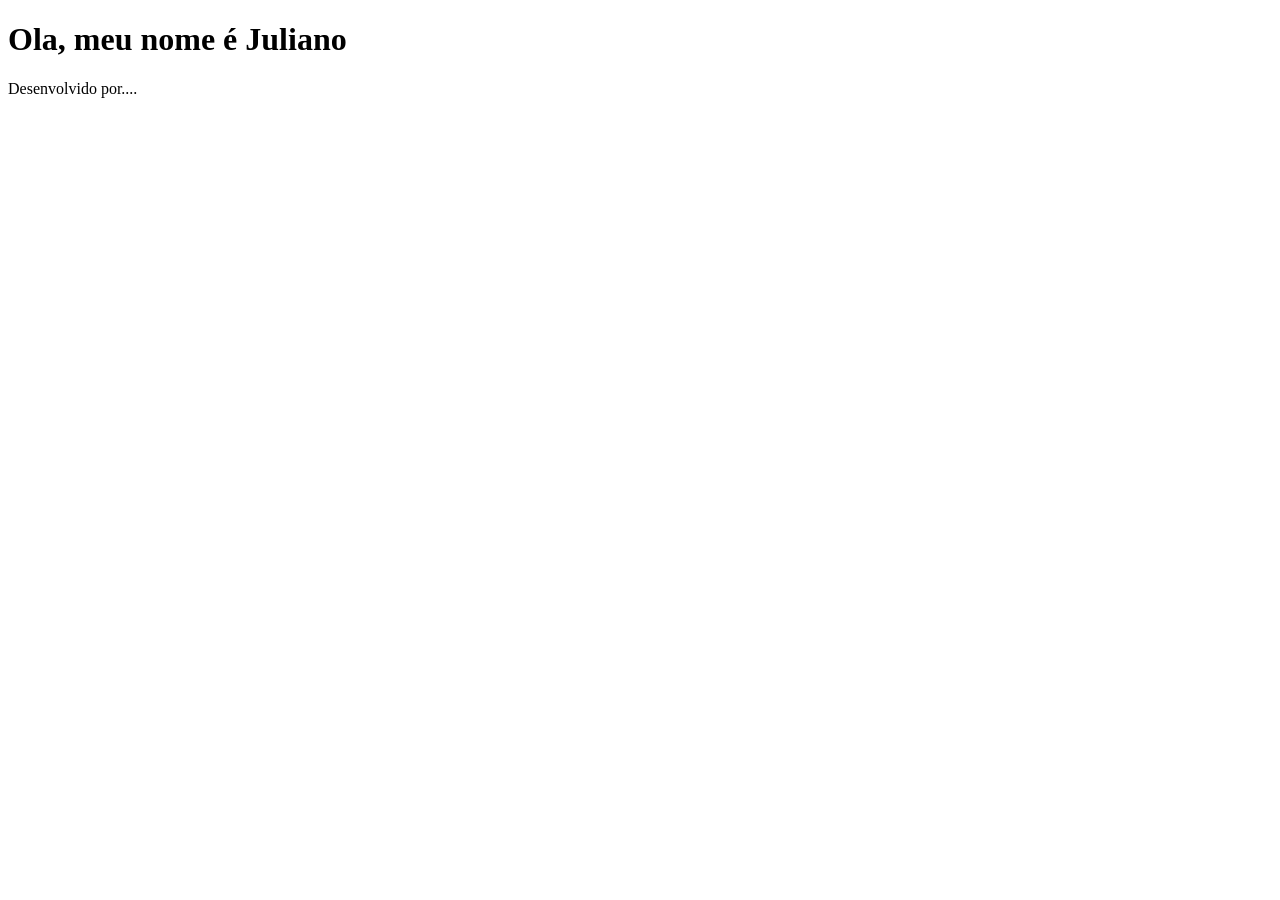
==== index.html @ a99c10d5 "first commit" ====
<!-- Tipo do documento ex xml, html-->
<!DOCTYPE html>
<!-- Idioma -->
<html lang="pt-BR">
<!-- Informações de SEO, carregamento antes de mostra a pagina -->

<head>
    <!-- Caracteres: Latim, Windows, ISO, Chinese, Japanese -->
    <meta charset="UTF-8">
    <!-- Viewport Ocupação da Tela - Responsividade -->
    <meta name="viewport" content="width=device-width, initial-scale=1.0">
    <!-- Titulo da Pagina -->
    <title>Curso HTML - Fulano de Tal | HMTL | CSS | JS</title>

    <!-- Search Engine Optimization - Otimização do Motor de Busca -->
    <meta name="description" content="Curso de HTML, CSS e JS em Castro-PR,
    elabora pelo SENAC">

    <!-- Colocar as palavras Chave -->
    <meta name="keywords" content="HTML, CSS, JS, webdesign, programação web, 
     html 5">

    <!-- Permitir Robos -->
    <meta name="robots" content="index, follow">

    <!--Vou carregar tudo aquilo que seja necessario antes de mostrar a pagina  -->
    <link rel="stylesheet" href="styles.css">
    <!-- <link rel="stylesheet" href="estilo.css"> -->
</head>
<!-- E o que vai aparecer na tela do usuario -->

<body>
    <!-- Cabeçalho: Logo, Menus, Botões do Celula -->
    <header>
        <!-- Paragrafos H1 até H6 -->
        <h1>Ola, meu nome é Juliano</h1>
    </header>
    <!-- Main: Conteudo Principal -->
    <main>
        <!-- Hero: Titulo - Texto - Botão - Imagem -->
        <!-- Beneficios (Vantagens): Titulo - Textos - Cards  -->
        <!-- Sobre: Explicar a Empresa, Produto ou Serviço -->
        <!-- Call to Action - CTA ou chamado para ação: Comece agora, curte, 
          compartilhe, inscreva-se, saiba mais, etc -->
        <!-- Contato: Formulario, Endereço, Telefone, etc -->
    </main>
    <!-- Rodape: Informações, Links, Mapas, Redes Sociais -->
    <footer>
        <p>Desenvolvido por....</p>
    </footer>
    <!-- Scripts: Codigos Javascript -->
    <script src="scripts.js"></script>
</body>

</html>
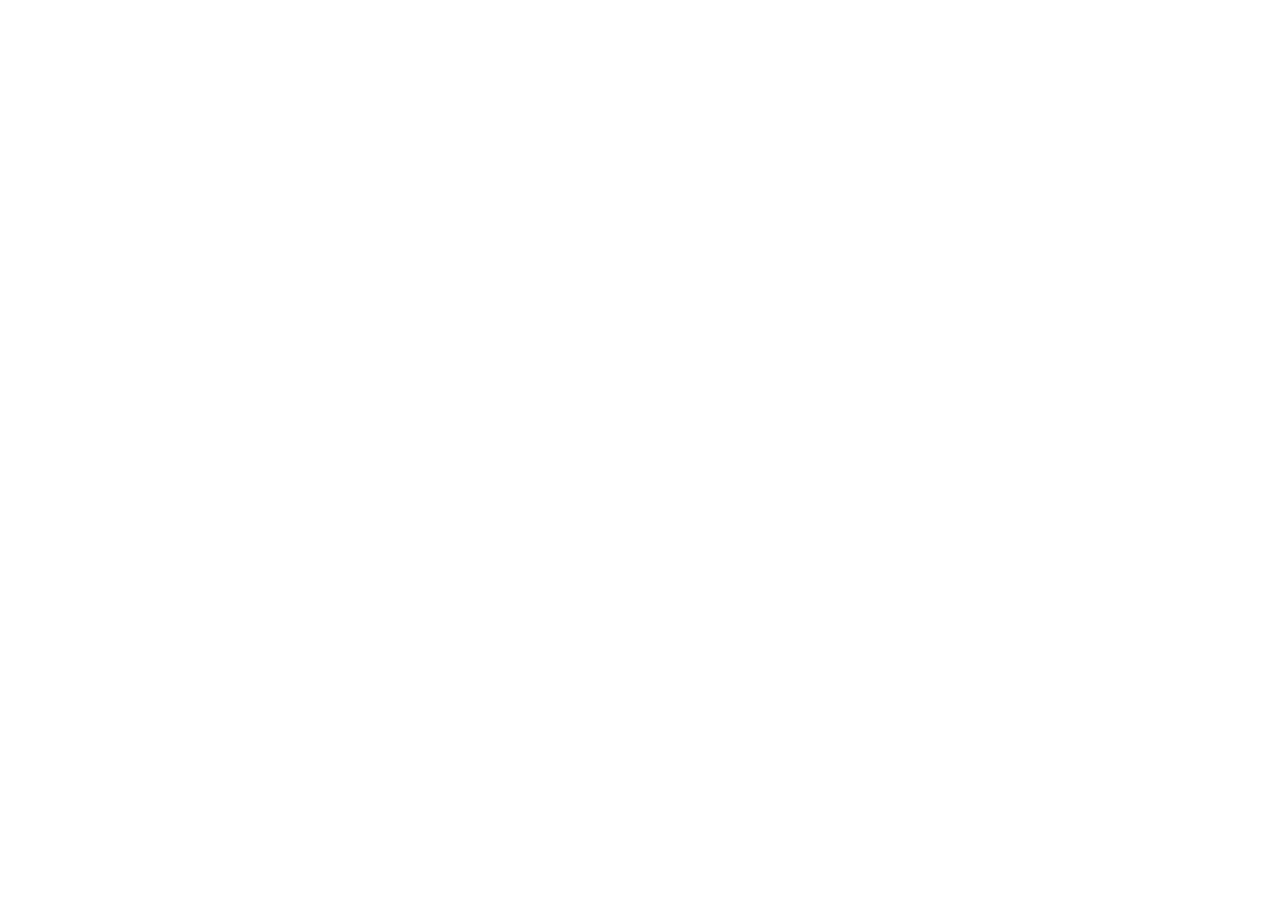
==== commit df790133: "Criação de Arquivos dos Componentes" ====
--- a/index.html
+++ b/index.html
@@ -31,22 +31,25 @@
 
 <body>
     <!-- Cabeçalho: Logo, Menus, Botões do Celula -->
-    <header>
-        <!-- Paragrafos H1 até H6 -->
-        <h1>Ola, meu nome é Juliano</h1>
-    </header>
+    <!-- Div = Container - serve pra guardar algo -->
+     <div id="header"></div>
     <!-- Main: Conteudo Principal -->
     <main>
         <!-- Hero: Titulo - Texto - Botão - Imagem -->
-        <!-- Beneficios (Vantagens): Titulo - Textos - Cards  -->
+         <div id="hero"></div>
+<!-- Beneficios (Vantagens): Titulo - Textos - Cards  -->
+         <div id="beneficios"></div>
         <!-- Sobre: Explicar a Empresa, Produto ou Serviço -->
+        <div id="sobre"></div>
         <!-- Call to Action - CTA ou chamado para ação: Comece agora, curte, 
           compartilhe, inscreva-se, saiba mais, etc -->
+          <div id="cta"></div>
         <!-- Contato: Formulario, Endereço, Telefone, etc -->
+         <div id="contato"></div>
     </main>
     <!-- Rodape: Informações, Links, Mapas, Redes Sociais -->
     <footer>
-        <p>Desenvolvido por....</p>
+        <div id="footer"></div>
     </footer>
     <!-- Scripts: Codigos Javascript -->
     <script src="scripts.js"></script>
--- a/estilo.css
+++ b/estilo.css
@@ -0,0 +1,3 @@
+h1{
+    padding: 10px;
+}
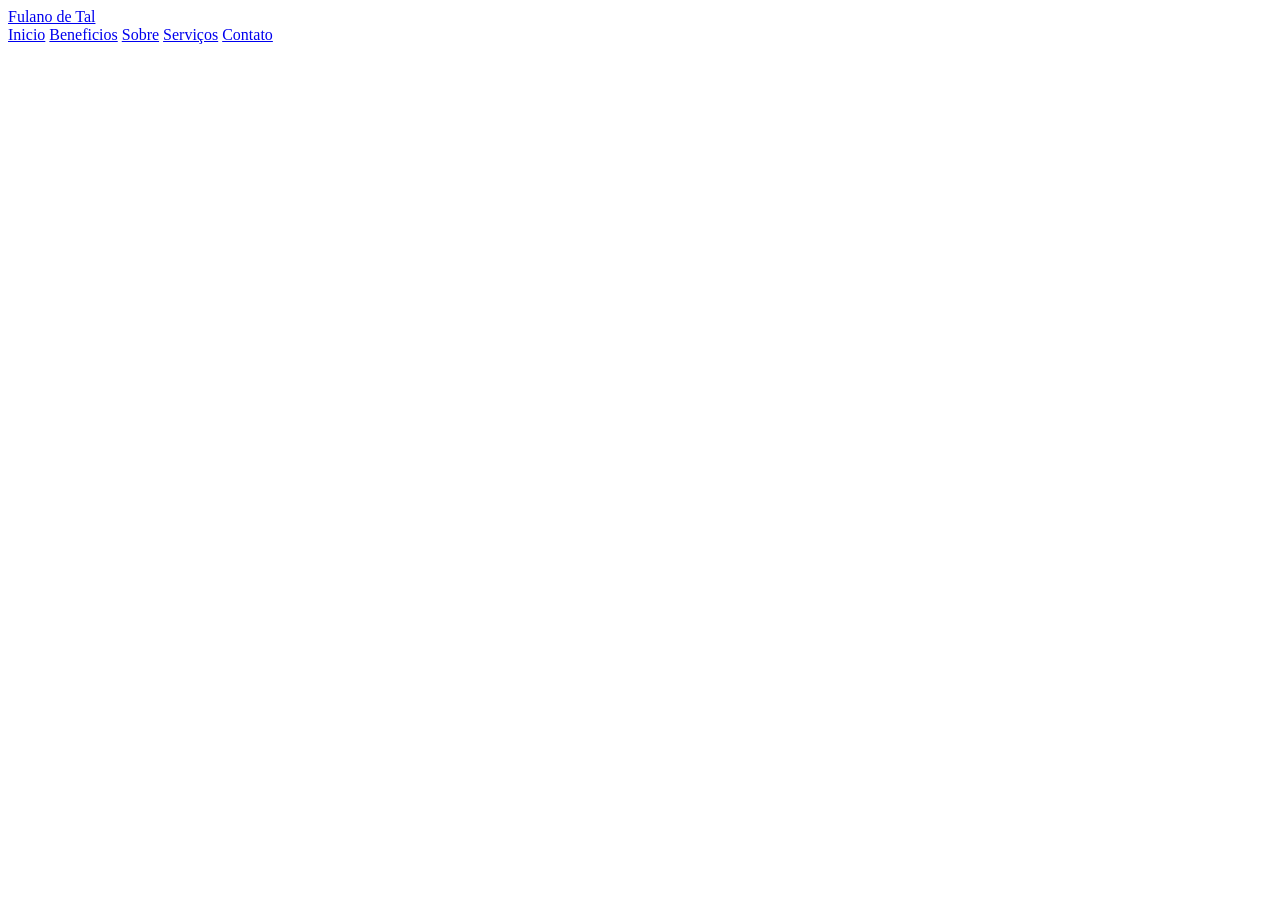
==== commit f39cd9e7: "Aula 0710" ====
--- a/index.html
+++ b/index.html
@@ -32,20 +32,20 @@
 <body>
     <!-- Cabeçalho: Logo, Menus, Botões do Celula -->
     <!-- Div = Container - serve pra guardar algo -->
-     <div id="header"></div>
+    <div id="header"></div>
     <!-- Main: Conteudo Principal -->
     <main>
         <!-- Hero: Titulo - Texto - Botão - Imagem -->
-         <div id="hero"></div>
-<!-- Beneficios (Vantagens): Titulo - Textos - Cards  -->
-         <div id="beneficios"></div>
+        <div id="hero"></div>
+        <!-- Beneficios (Vantagens): Titulo - Textos - Cards  -->
+        <div id="beneficios"></div>
         <!-- Sobre: Explicar a Empresa, Produto ou Serviço -->
         <div id="sobre"></div>
         <!-- Call to Action - CTA ou chamado para ação: Comece agora, curte, 
           compartilhe, inscreva-se, saiba mais, etc -->
-          <div id="cta"></div>
+        <div id="cta"></div>
         <!-- Contato: Formulario, Endereço, Telefone, etc -->
-         <div id="contato"></div>
+        <div id="contato"></div>
     </main>
     <!-- Rodape: Informações, Links, Mapas, Redes Sociais -->
     <footer>
@@ -53,6 +53,10 @@
     </footer>
     <!-- Scripts: Codigos Javascript -->
     <script src="scripts.js"></script>
+    <script>
+        // Passar o pasta/arquivo e o id da div
+        componente("components/header.html", "#header")
+    </script>
 </body>
 
 </html>
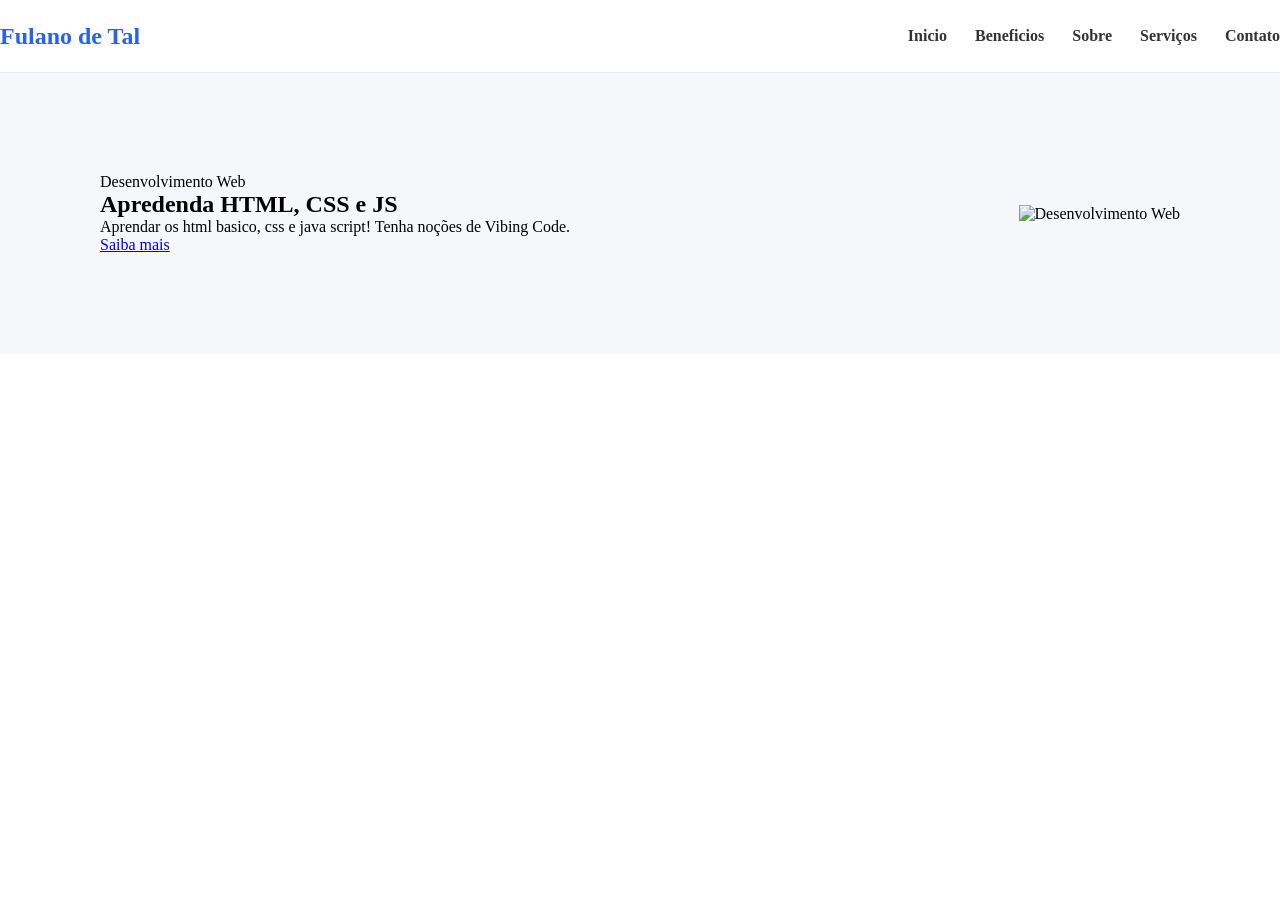
==== commit 674f6f53: "Ajuste Hero" ====
--- a/index.html
+++ b/index.html
@@ -56,6 +56,7 @@
     <script>
         // Passar o pasta/arquivo e o id da div
         componente("components/header.html", "#header")
+        componente("components/hero.html", "#hero")
     </script>
 </body>
 
--- a/styles.css
+++ b/styles.css
@@ -0,0 +1,101 @@
+/* Aplicar customização de layout a toda aplicação */
+/* No React por padrão é um por componente */
+/* Podemos aplicar em toda o APP, por tag, por id ou classe */
+/* Posso aplicar em componentes internos */
+/* Resete da pagina */
+* {
+    /*Espaçamento externo */
+    margin: 0;
+    /* Espaçamento Interno */
+    padding: 0;
+    /* Tamanho da caixa */
+    box-sizing: 0;
+}
+
+/* Header */
+/* por classe */
+.cabecalho {
+    /* ocupar o espaço de*/
+    width: 100%;
+    /* Fundo da tela */
+    background: #ffffff;
+    /* Borda */
+    border-bottom: 1px solid #e5e7eb;
+    /* Manter o header no inicio da pagina */
+    position: sticky;
+    /* Encostar no topo */
+    top: 0;
+    /* Sopreposição */
+    z-index: 1000;
+}
+
+.cabecalho-conteudo {
+    /* Altura minina */
+    min-height: 72px;
+    /* Ativa o Flexbox */
+    display: flex;
+    /* Centraliza os elementos verticalmente  */
+    align-items: center;
+    /* Coloca espaço entre elementos */
+    justify-content: space-between;
+    /* Define os espaços entre os elementos */
+    gap: 30px;
+}
+
+.logo {
+    /* Define a cor do texto do logo */
+    color: #2563eb;
+    /* Define o tamanho da fonte */
+    font-size: 24px;
+    /* Deixar texto em negrito */
+    font-weight: bold;
+    /* Remove o sublinhado dos links */
+    text-decoration: none;
+}
+
+.menu {
+    /* Ativa o Flexbox */
+    display: flex;
+    /* Centraliza os itens verticalmente */
+    align-items: center;
+    /* Define o espaço entre os links do menu */
+    gap: 28px;
+}
+
+.menu a {
+    /* Define a cor padrão dos links */
+    color: #333333;
+    /* Define o tamanho da fonte */
+    font-size: 16px;
+    /* Define uma fonte mais grossa (forte) */
+    font-weight: 600;
+    /* Remove o sublinhado dos links */
+    text-decoration: none;
+    /* Faz as mundaças acontecerem de forma suave */
+    transition: 0.3s;
+}
+
+/* Quando passar o mouse em cima do menu */
+.menu a:hover {
+    /* Alterar a cor */
+    color: #2563eb;
+}
+
+/* Hero */
+.hero {
+    /* Margem Interna */
+    padding: 100px;
+    background: #f5f7fb;
+}
+
+.hero-conteudo {
+    /* Flexbox */
+    /* grid, block, inline */
+    display: flex;
+    /* Centralizados, a esquerda, a direita */
+    align-items: center;
+    /* Espaço itens */
+    justify-content: space-between;
+    /* Espaçamento entre os blocos */
+    gap: 60px;
+}
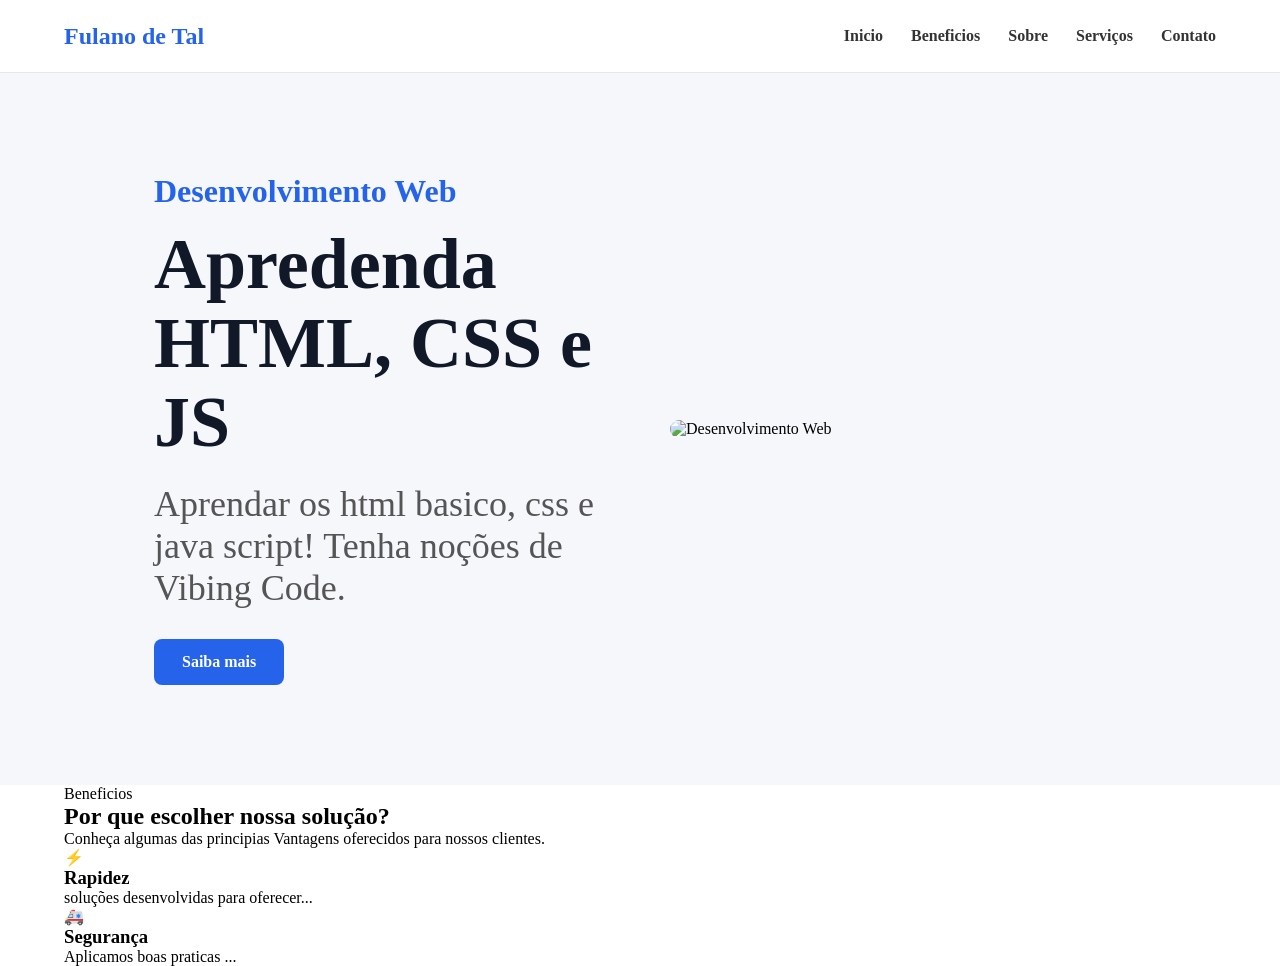
==== commit c6a85e76: "Cards" ====
--- a/index.html
+++ b/index.html
@@ -57,6 +57,7 @@
         // Passar o pasta/arquivo e o id da div
         componente("components/header.html", "#header")
         componente("components/hero.html", "#hero")
+        componente("components/beneficios.html", "#beneficios")
     </script>
 </body>
 
--- a/styles.css
+++ b/styles.css
@@ -98,4 +98,72 @@
     justify-content: space-between;
     /* Espaçamento entre os blocos */
     gap: 60px;
-}+}
+
+/* Ajuste da largura do hero */
+.container{
+    /* Ocupar largura disponivel */
+    width: 90%;
+    /* Limitar Tamanho maximo */
+    max-width: 1200px;
+    /* Centralizar Horizontalmente */
+    margin: 0 auto;
+}
+
+.hero-texto{
+    /* Permitir que o elemento expanda (crescer) */
+    flex: 1;
+}
+
+.hero-destaque{
+    /* Cor */
+    color: #2563eb;
+    /* Fonte em negrito b, ou usar o font-weight */
+    font-weight: bold;
+    /* Define o tamanho */
+    font-size: 32px;
+}
+
+.hero-texto h1{
+    font-size: 72px;
+    /* Espaço entre linhas */
+    line-height: 1.1;
+    /* Margem superior */
+    margin-top: 15px;
+    /* Margem inferior */
+    margin-bottom: 20px;
+    color: #111827;
+}
+
+.hero-texto p{
+    font-size: 36px;
+    color: #555555;
+    margin-bottom: 30px;
+    max-width: 550px;
+}
+
+.botao-hero{    
+    display: inline-block;
+    padding: 14px 28px;
+    background: #2563eb;
+    color: #ffffff;
+    text-decoration: none;
+    /* Arredondamento dos cantos */
+    border-radius: 8px;
+    font-weight: bold;
+    transition: 0.3s;
+}
+.botao-hero:hover{
+    background: #1d4ed8;
+    transform: translateY(-2px);
+}
+
+/* Imagem */
+.hero-imagem{
+    flex: 1;
+}
+.hero-imagem img{
+    width: 100%;
+    height: auto;
+    border-radius: 20px;
+}
--- a/estilo.css
+++ b/estilo.css
@@ -1,3 +1,19 @@
-h1{
-    padding: 10px;
+/* Variaveis do projeto */
+:root{
+--cor-primaria:#007bff;
+--cor-secundaria: #333333;
+--cor-fundo: #ffffff;
+--tamanho-fonte: 16px;
+--espacamento: 20px;
+--radius-t1: 15px;
+}
+
+body{
+    background-color: var(--cor-secundaria);
+}
+
+.hero-imagem img{
+    width: 100%;
+    height: auto;
+    border-radius:  var(--radius-t1);
 }
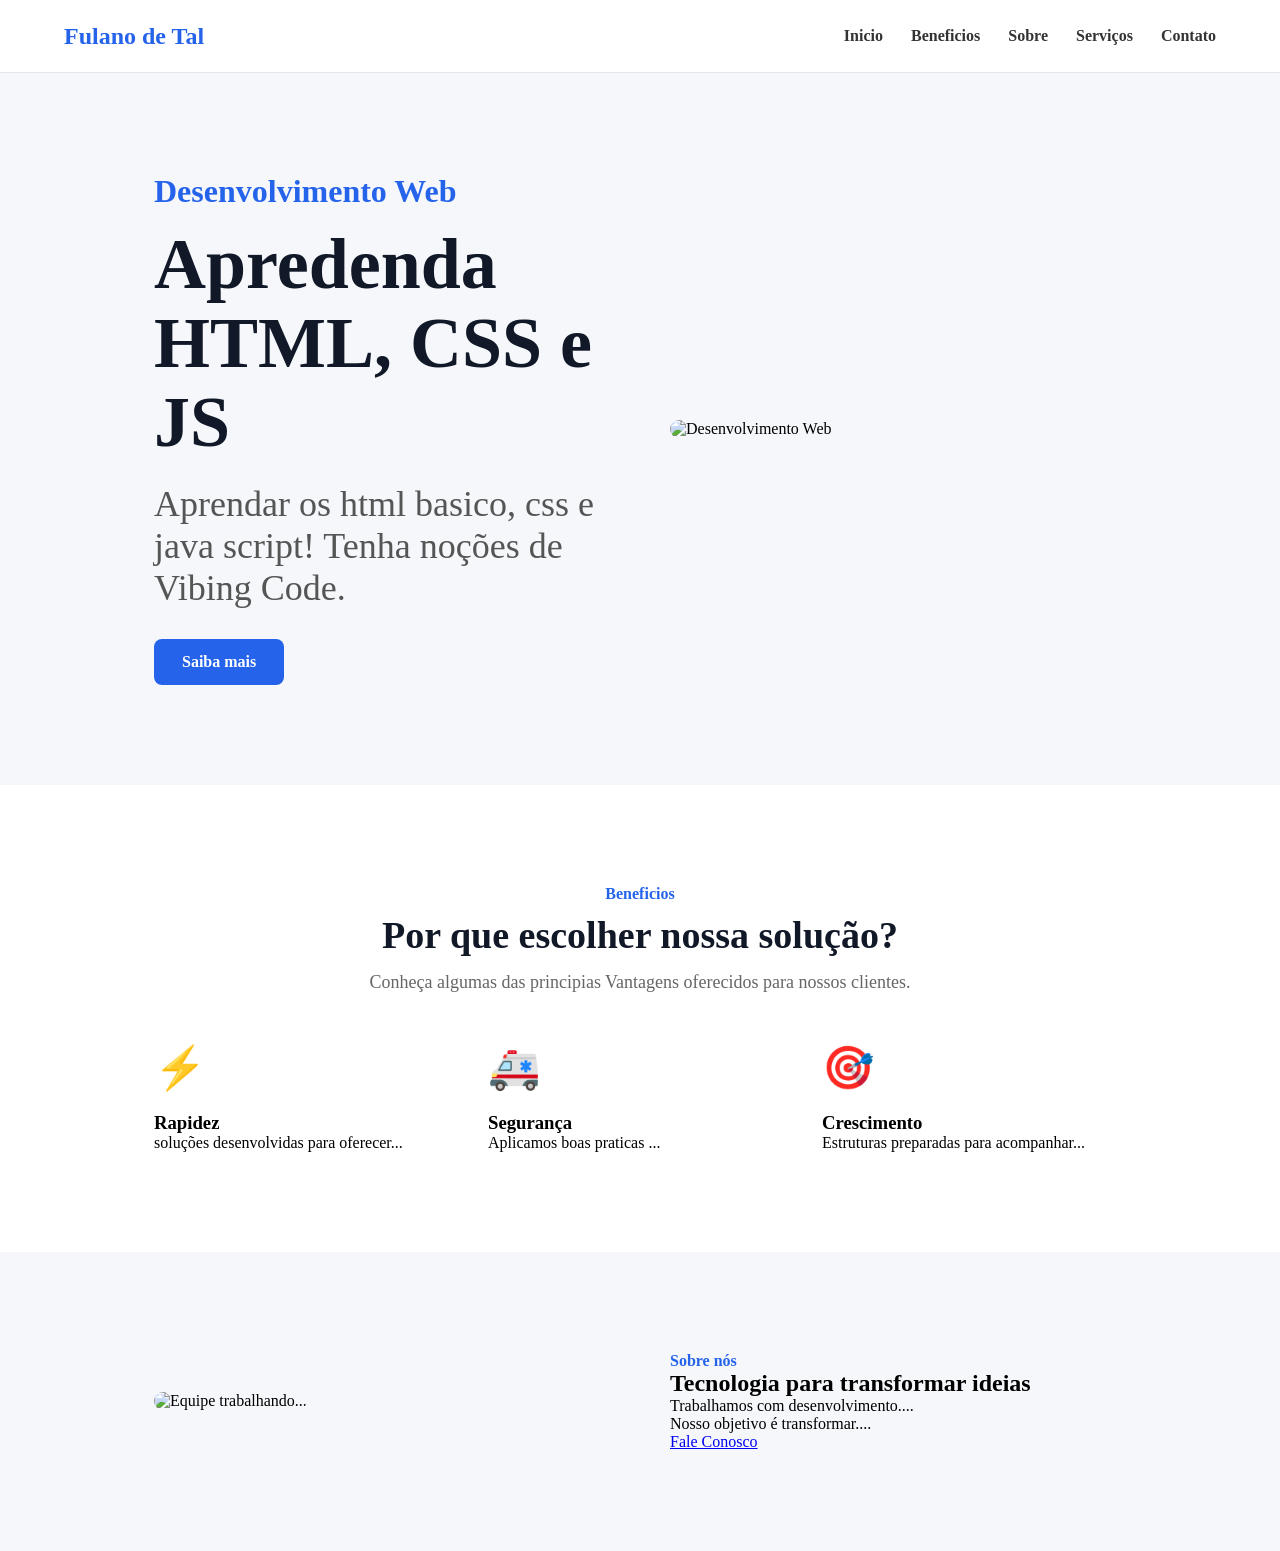
==== commit be2ed655: "Css Sobre" ====
--- a/index.html
+++ b/index.html
@@ -58,6 +58,7 @@
         componente("components/header.html", "#header")
         componente("components/hero.html", "#hero")
         componente("components/beneficios.html", "#beneficios")
+        componente("components/sobre.html", "#sobre")
     </script>
 </body>
 
--- a/styles.css
+++ b/styles.css
@@ -167,3 +167,96 @@
     height: auto;
     border-radius: 20px;
 }
+
+/* Beneficios */
+.beneficios{
+    padding: 100px;
+    background: #ffffff;
+}
+
+.titulo-secao{
+    text-align: center;
+    max-width: 700px;
+    margin: 0 auto 50px;
+}
+
+.titulo-destaque{
+    color: #2563eb;
+    /* Negrito */
+    font-weight: bold; 
+    font-size: 16px;
+}
+.titulo-secao h2{
+    font-size: 38px;
+    color: #111827;
+    margin-top: 10px;
+    margin-bottom: 15px;
+}
+.titulo-secao p{
+    font-size: 18px;
+    color: #666666;
+}
+.grade-beneficios{
+    /* Ativa o Grid */
+    display: grid;
+    /* Cria 3 colunas com o mesmo tamanho  */
+    grid-template-columns: repeat(3, 1fr);
+    /* espaço */
+    gap: 30px;
+}
+.card-beneficio{
+    background: #ffffff;
+    padding: 35px;
+    border: 1px solid #e5e7eb;
+    border-radius: 15px;
+    text-align: center;
+    transition: 0.3s;
+}
+.card-beneficio:hover{
+    /* Move o elemento para cima */
+    transform: translate(-8px);
+    /* Cria uma sombra */
+    box-shadow: 0 15px 35px rgba(0,0,0,0.8);
+}
+.card-icone{
+    font-size: 42px;
+    margin-bottom: 20px;
+}
+.card-beneficio h3{
+    font-size: 22px;
+    color: #111827;
+    margin-bottom: 12px;
+}
+.card-beneficio p{
+    color: #666666;
+    font-size: 16px;
+    line-height: 1.6;
+}
+
+/* Sobre */
+.sobre{
+    padding: 100px;
+    background: #f5f7fb;
+}
+.sobre-conteudo{
+    display: flex;
+    align-items: center;
+    gap: 60px;
+}
+.sobre-imagem{
+    flex: 1
+}
+.sobre-imagem img{
+    width: 100%;
+    height: auto;
+    border-radius: 20px;
+}
+.sobre-texto{
+    flex: 1;
+}
+.sobre-destaque{
+    color:#2563eb;
+    font-weight: bold;
+    font-size: 16px;
+}
+
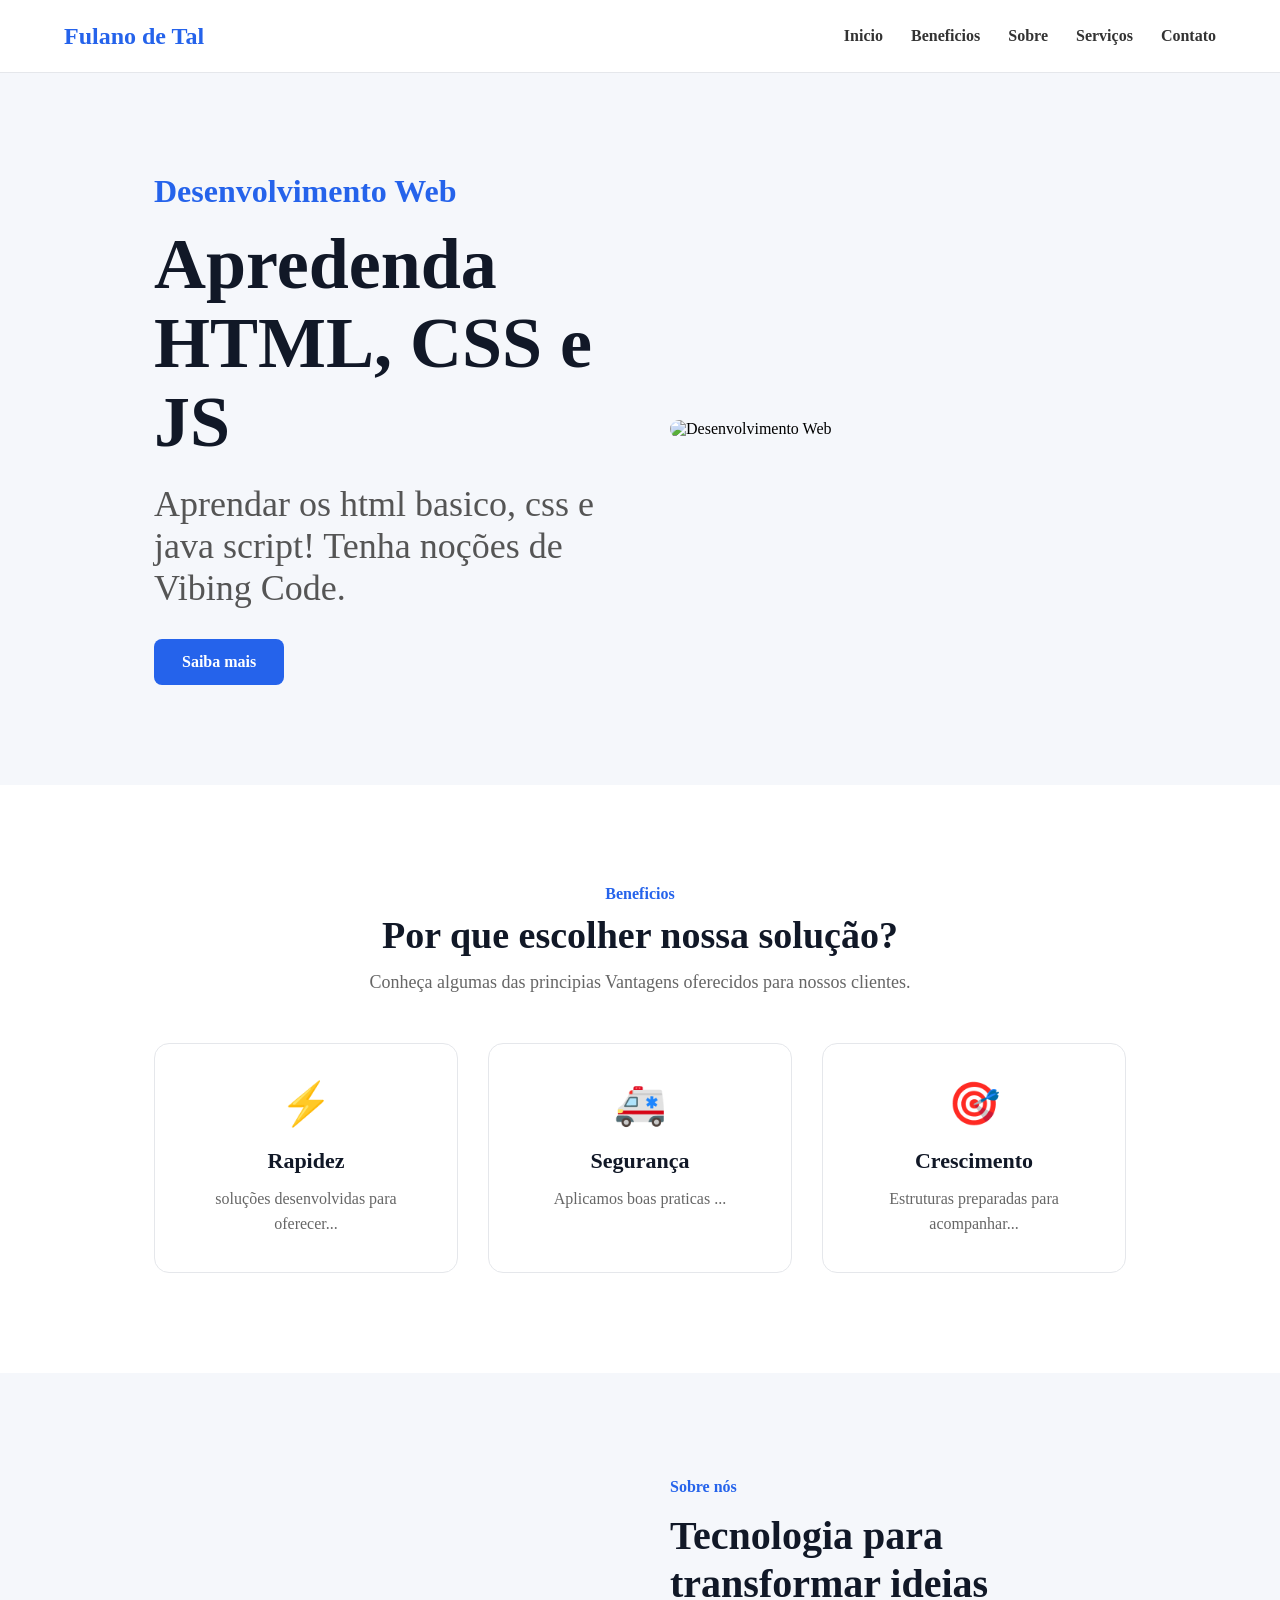
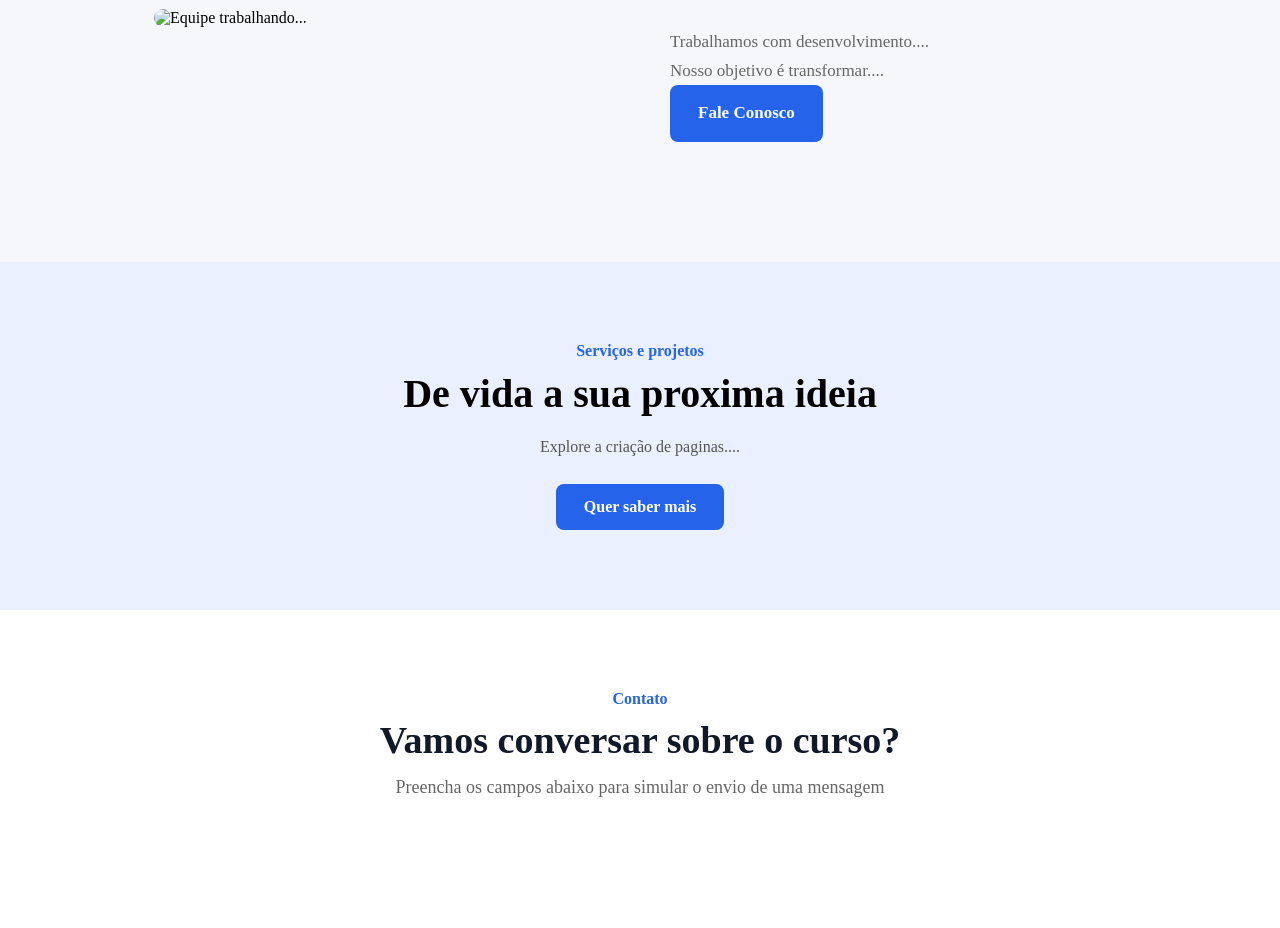
==== commit 04025cea: "CTA" ====
--- a/index.html
+++ b/index.html
@@ -59,6 +59,8 @@
         componente("components/hero.html", "#hero")
         componente("components/beneficios.html", "#beneficios")
         componente("components/sobre.html", "#sobre")
+        componente("components/cta.html", "#cta")
+        componente("components/contato.html", "#contato")
     </script>
 </body>
 
--- a/styles.css
+++ b/styles.css
@@ -9,7 +9,7 @@
     /* Espaçamento Interno */
     padding: 0;
     /* Tamanho da caixa */
-    box-sizing: 0;
+    box-sizing: border-box;
 }
 
 /* Header */
@@ -101,7 +101,7 @@
 }
 
 /* Ajuste da largura do hero */
-.container{
+.container {
     /* Ocupar largura disponivel */
     width: 90%;
     /* Limitar Tamanho maximo */
@@ -110,12 +110,12 @@
     margin: 0 auto;
 }
 
-.hero-texto{
+.hero-texto {
     /* Permitir que o elemento expanda (crescer) */
     flex: 1;
 }
 
-.hero-destaque{
+.hero-destaque {
     /* Cor */
     color: #2563eb;
     /* Fonte em negrito b, ou usar o font-weight */
@@ -124,7 +124,7 @@
     font-size: 32px;
 }
 
-.hero-texto h1{
+.hero-texto h1 {
     font-size: 72px;
     /* Espaço entre linhas */
     line-height: 1.1;
@@ -135,14 +135,14 @@
     color: #111827;
 }
 
-.hero-texto p{
+.hero-texto p {
     font-size: 36px;
     color: #555555;
     margin-bottom: 30px;
     max-width: 550px;
 }
 
-.botao-hero{    
+.botao-hero {
     display: inline-block;
     padding: 14px 28px;
     background: #2563eb;
@@ -153,50 +153,55 @@
     font-weight: bold;
     transition: 0.3s;
 }
-.botao-hero:hover{
+
+.botao-hero:hover {
     background: #1d4ed8;
     transform: translateY(-2px);
 }
 
 /* Imagem */
-.hero-imagem{
+.hero-imagem {
     flex: 1;
 }
-.hero-imagem img{
+
+.hero-imagem img {
     width: 100%;
     height: auto;
     border-radius: 20px;
 }
 
 /* Beneficios */
-.beneficios{
+.beneficios {
     padding: 100px;
     background: #ffffff;
 }
 
-.titulo-secao{
+.titulo-secao {
     text-align: center;
     max-width: 700px;
     margin: 0 auto 50px;
 }
 
-.titulo-destaque{
+.titulo-destaque {
     color: #2563eb;
     /* Negrito */
-    font-weight: bold; 
+    font-weight: bold;
     font-size: 16px;
 }
-.titulo-secao h2{
+
+.titulo-secao h2 {
     font-size: 38px;
     color: #111827;
     margin-top: 10px;
     margin-bottom: 15px;
 }
-.titulo-secao p{
+
+.titulo-secao p {
     font-size: 18px;
     color: #666666;
 }
-.grade-beneficios{
+
+.grade-beneficios {
     /* Ativa o Grid */
     display: grid;
     /* Cria 3 colunas com o mesmo tamanho  */
@@ -204,7 +209,8 @@
     /* espaço */
     gap: 30px;
 }
-.card-beneficio{
+
+.card-beneficios {
     background: #ffffff;
     padding: 35px;
     border: 1px solid #e5e7eb;
@@ -212,51 +218,110 @@
     text-align: center;
     transition: 0.3s;
 }
-.card-beneficio:hover{
+
+.card-beneficios:hover {
     /* Move o elemento para cima */
     transform: translate(-8px);
     /* Cria uma sombra */
-    box-shadow: 0 15px 35px rgba(0,0,0,0.8);
-}
-.card-icone{
+    box-shadow: 0 15px 35px rgba(0, 0, 0, 0.8);
+}
+
+.card-icone {
     font-size: 42px;
     margin-bottom: 20px;
 }
-.card-beneficio h3{
+
+.card-beneficios h3 {
     font-size: 22px;
     color: #111827;
     margin-bottom: 12px;
 }
-.card-beneficio p{
+
+.card-beneficios p {
     color: #666666;
     font-size: 16px;
     line-height: 1.6;
 }
 
 /* Sobre */
-.sobre{
+.sobre {
     padding: 100px;
     background: #f5f7fb;
 }
-.sobre-conteudo{
+
+.sobre-conteudo {
     display: flex;
     align-items: center;
     gap: 60px;
 }
-.sobre-imagem{
+
+.sobre-imagem {
     flex: 1
 }
-.sobre-imagem img{
+
+.sobre-imagem img {
     width: 100%;
     height: auto;
     border-radius: 20px;
 }
-.sobre-texto{
+
+.sobre-texto {
     flex: 1;
 }
-.sobre-destaque{
-    color:#2563eb;
+
+.sobre-destaque {
+    color: #2563eb;
     font-weight: bold;
     font-size: 16px;
 }
 
+.sobre-texto h2 {
+    font-size: 40px;
+    line-height: 1.2;
+    color: #111827;
+    margin-top: 10px;
+    margin-bottom: 20px;
+}
+
+.sobre-texto {
+    color: #666666;
+    font-size: 17px;
+    line-height: 1.7;
+    margin-bottom: 20px;
+}
+
+.botao-sobre {
+    display: inline-block;
+    padding: 14px 28px;
+    background: #2563eb;
+    color: #ffffff;
+    text-decoration: none;
+    border-radius: 8px;
+    font-weight: bold;
+    transition: 0.3s;
+}
+
+.botao-sobre:hover {
+    background: #1d4ed8;
+    transform: translate(-2px);
+}
+
+.cta{
+    background: #eaf0ff;
+    text-align: center;
+}
+.cta, .contato{
+    padding: 80px;
+}
+.titulo-servicos{
+    /* clamp(minimo, preferido, maximo) - Responsividade - 
+    1vw equivale a 1% de largura */
+    font-size:clamp(28px, 4vw, 40px);
+    margin: 10px 0 20px;
+    line-height: 1.2;}
+
+.cta p{
+    max-width: 650px;
+    margin: 0 auto 28px;
+    color: #555555;
+}
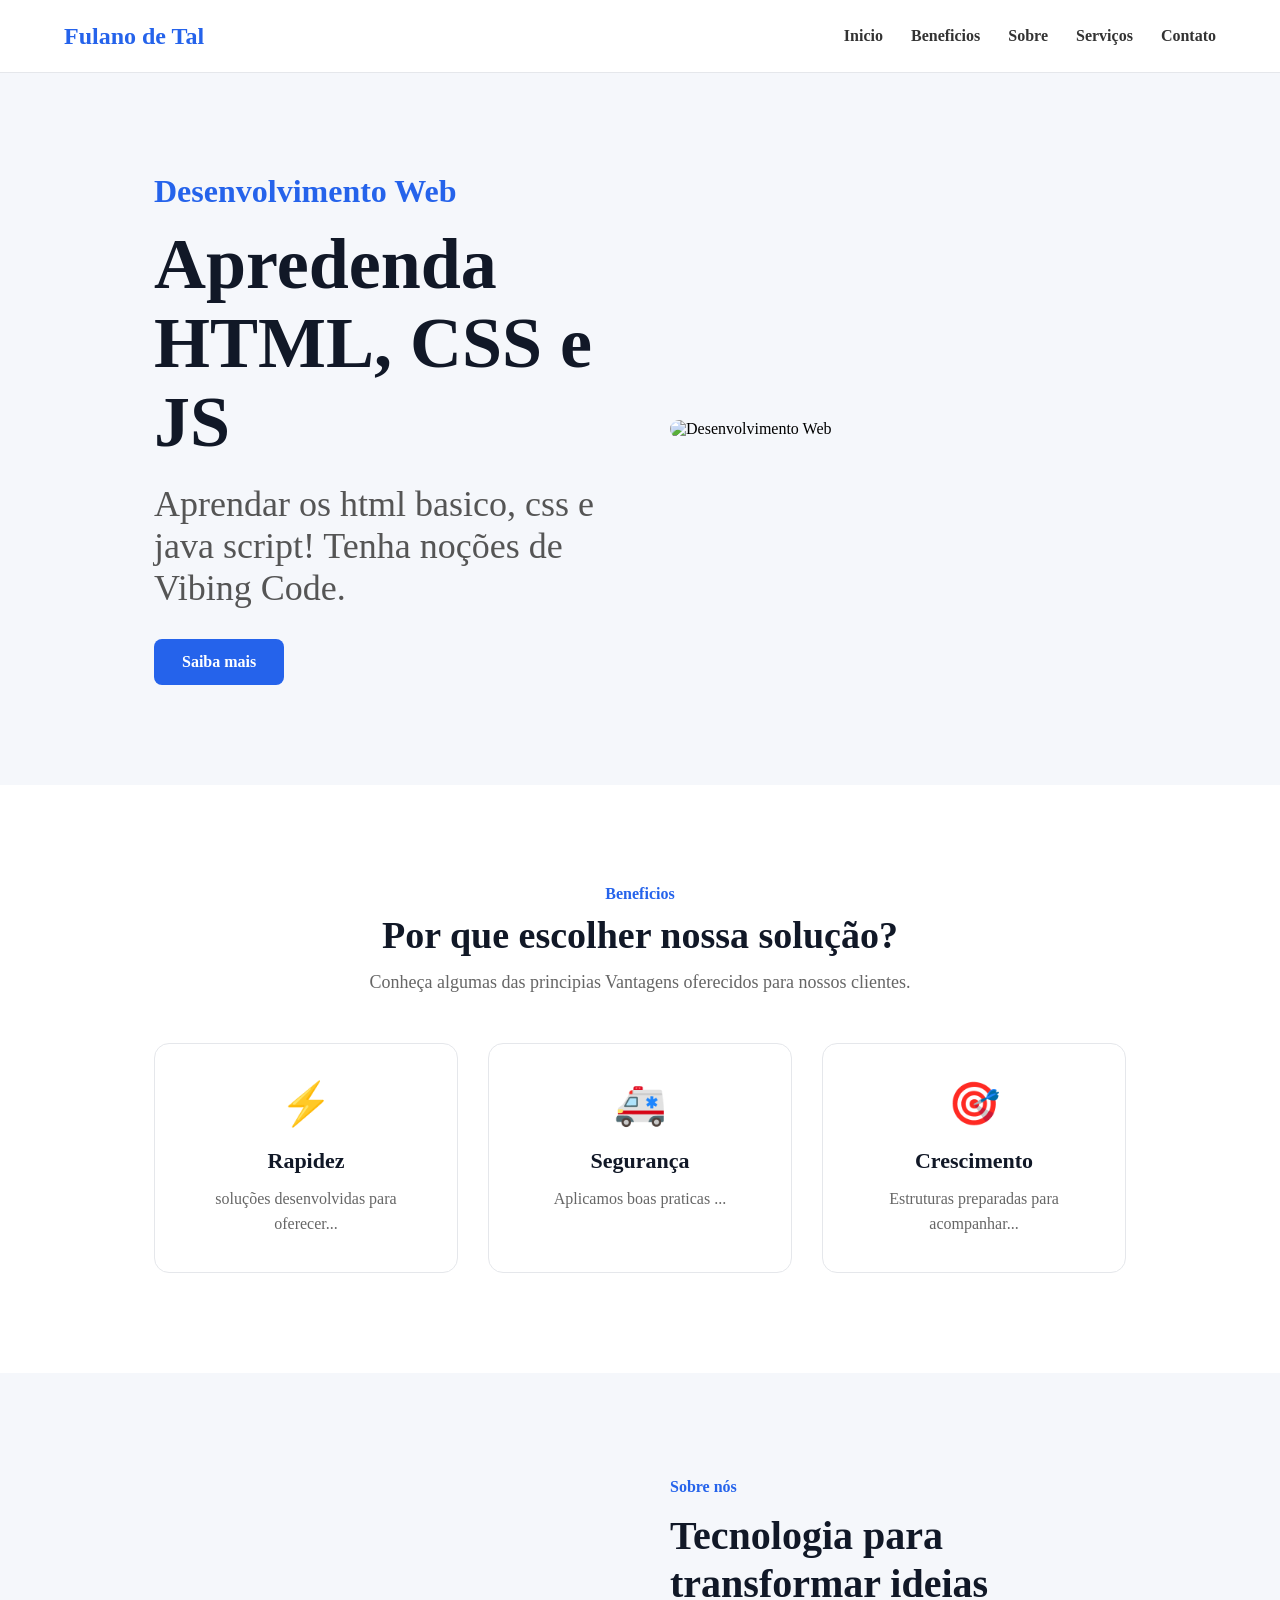
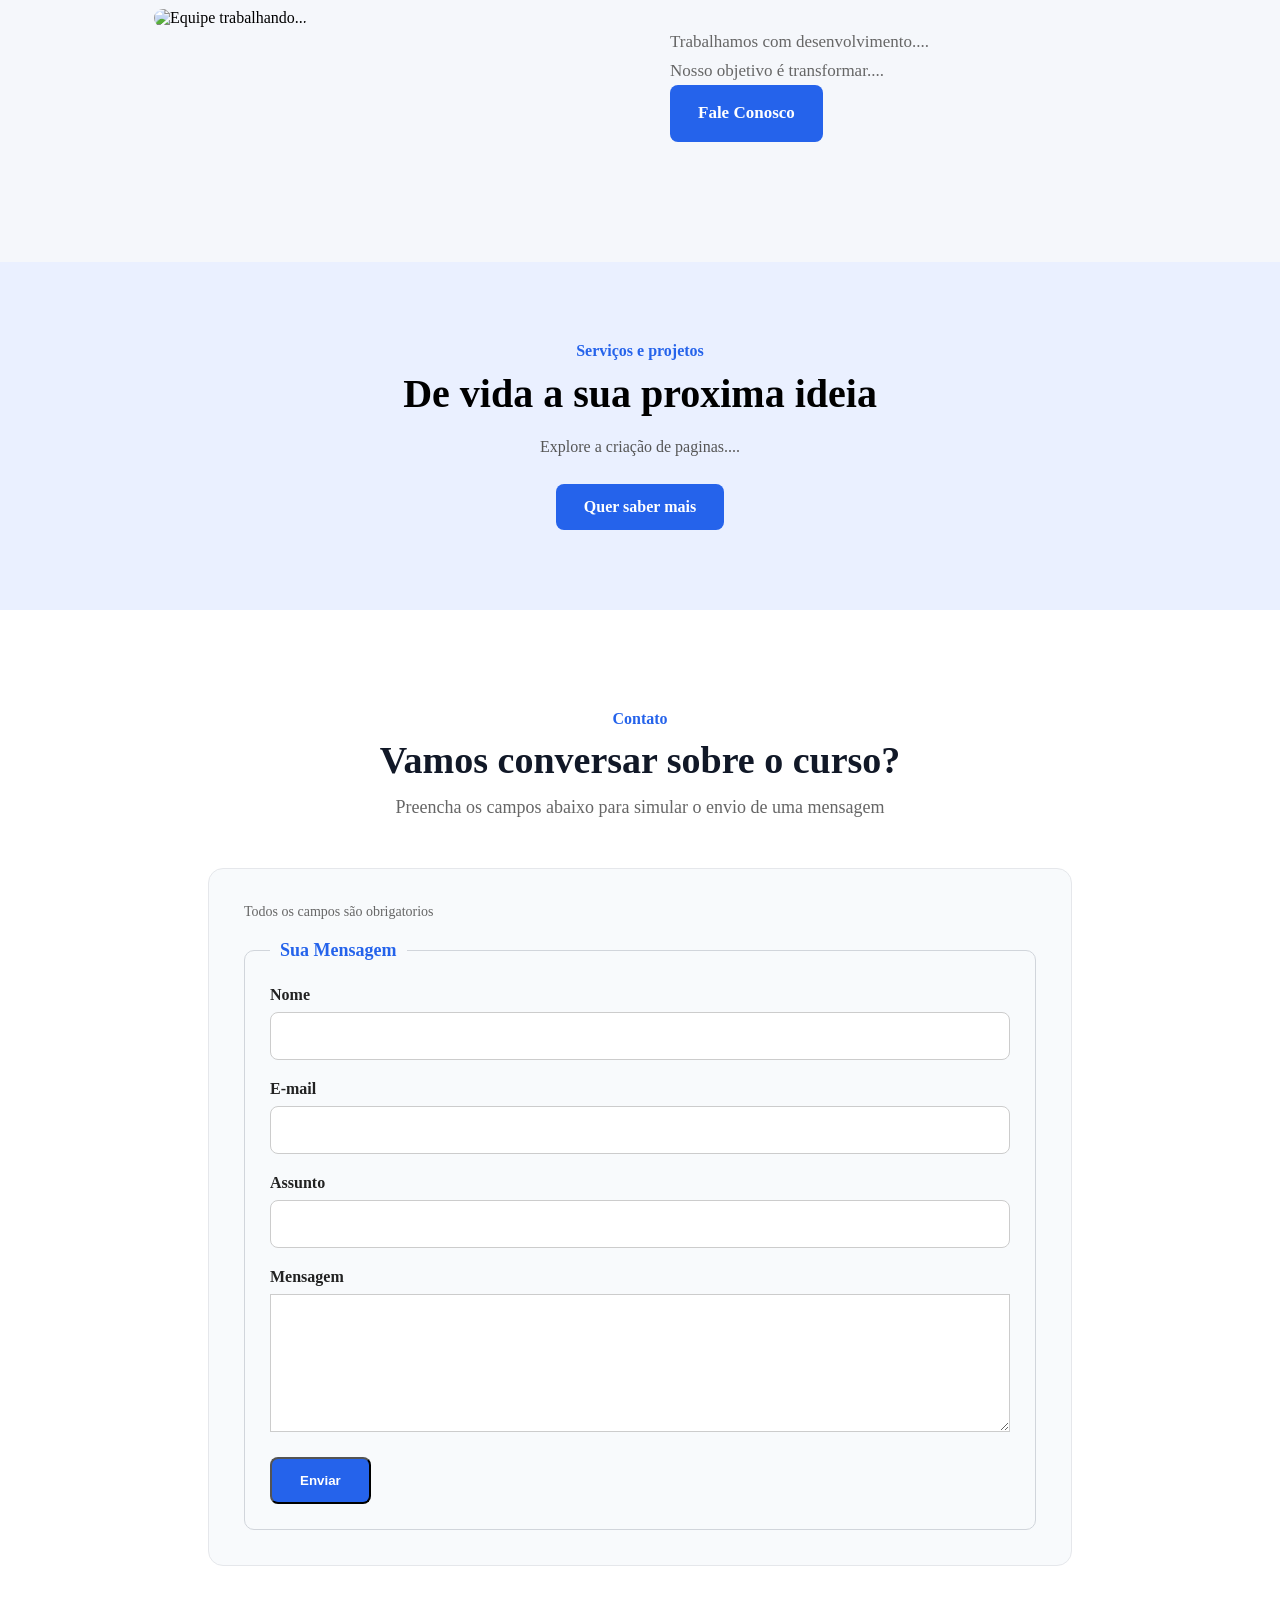
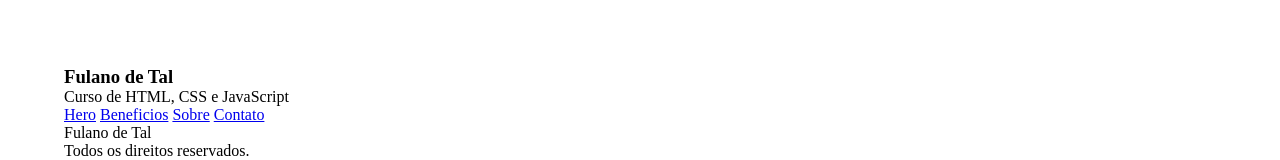
==== commit 557d1e67: "Contato" ====
--- a/index.html
+++ b/index.html
@@ -61,6 +61,7 @@
         componente("components/sobre.html", "#sobre")
         componente("components/cta.html", "#cta")
         componente("components/contato.html", "#contato")
+        componente("components/footer.html", "#footer")
     </script>
 </body>
 
--- a/styles.css
+++ b/styles.css
@@ -306,22 +306,115 @@
     transform: translate(-2px);
 }
 
-.cta{
+.cta {
     background: #eaf0ff;
     text-align: center;
 }
-.cta, .contato{
+
+.cta,
+.contato {
     padding: 80px;
 }
-.titulo-servicos{
+
+.titulo-servicos {
     /* clamp(minimo, preferido, maximo) - Responsividade - 
     1vw equivale a 1% de largura */
-    font-size:clamp(28px, 4vw, 40px);
+    font-size: clamp(28px, 4vw, 40px);
     margin: 10px 0 20px;
-    line-height: 1.2;}
-
-.cta p{
+    line-height: 1.2;
+}
+
+.cta p {
     max-width: 650px;
     margin: 0 auto 28px;
     color: #555555;
-}+}
+
+/* Contato */
+.contato {
+    padding: 100px 0;
+    background: #ffffff;
+}
+
+.titulo-contato {
+    /* top, right, bottom, left */
+    /* margin: 2px 15px 2px 15px; */
+    /* margin: 2px 15px */
+    margin-bottom: 15px;
+}
+
+.formulario-contato {
+    max-width: 75%;
+    margin: 0 auto;
+    padding: 35px;
+    background: #f8fafc;
+    border: 1px solid #e5e7eb;
+    border-radius: 15px;
+}
+
+.formulario-contato p {
+    margin-bottom: 20px;
+    color: #666666;
+    font-size: 14px;
+}
+
+.formulario-legenda {
+    padding: 0 10px;
+    color: #2563eb;
+    font-size: 18px;
+    font-weight: bold;
+}
+
+.formulario-contato fieldset {
+    padding: 25px;
+    border: 1px solid #d1d5db;
+    border-radius: 10px;
+}
+
+.campo-formulario {
+    display: flex;
+    flex-direction: column;
+    margin-bottom: 20px;
+}
+
+.campo-mensagem {
+    display: flex;
+    flex-direction: column;
+    margin-bottom: 25px;
+}
+
+.campo-formulario label,
+.campo-mensagem label {
+    margin-bottom: 8px;
+    color: #222;
+    font-weight: bold;
+}
+
+.campo-formulario input {
+    width: 100%;
+    padding: 14px;
+    border: 1px solid #cccccc;
+    border-radius: 8px;
+    background: #ffffff;
+    color: #222222;
+    font-size: 16px;
+    transition: 0.3s;
+}
+.campo-mensagem textarea {
+    width: 100%;
+    padding: 14px;
+    border: 1px solid #cccccc;
+    background: #ffffff;
+    color: #222222;
+    font-size: 16px;
+    /* Usar qualquer fonte disponivel */
+    font-family: inherit;
+    resize: vertical;
+    transition: 0.3s;
+}
+.campo-formulario input:focus, .campo-mensagem:textarea:focus{
+    outline: none;
+    border-color: #2563eb;
+    box-shadow: 0 0 0 3px rgba(37, 99, 235, 0.15);
+}
+/* footer */
